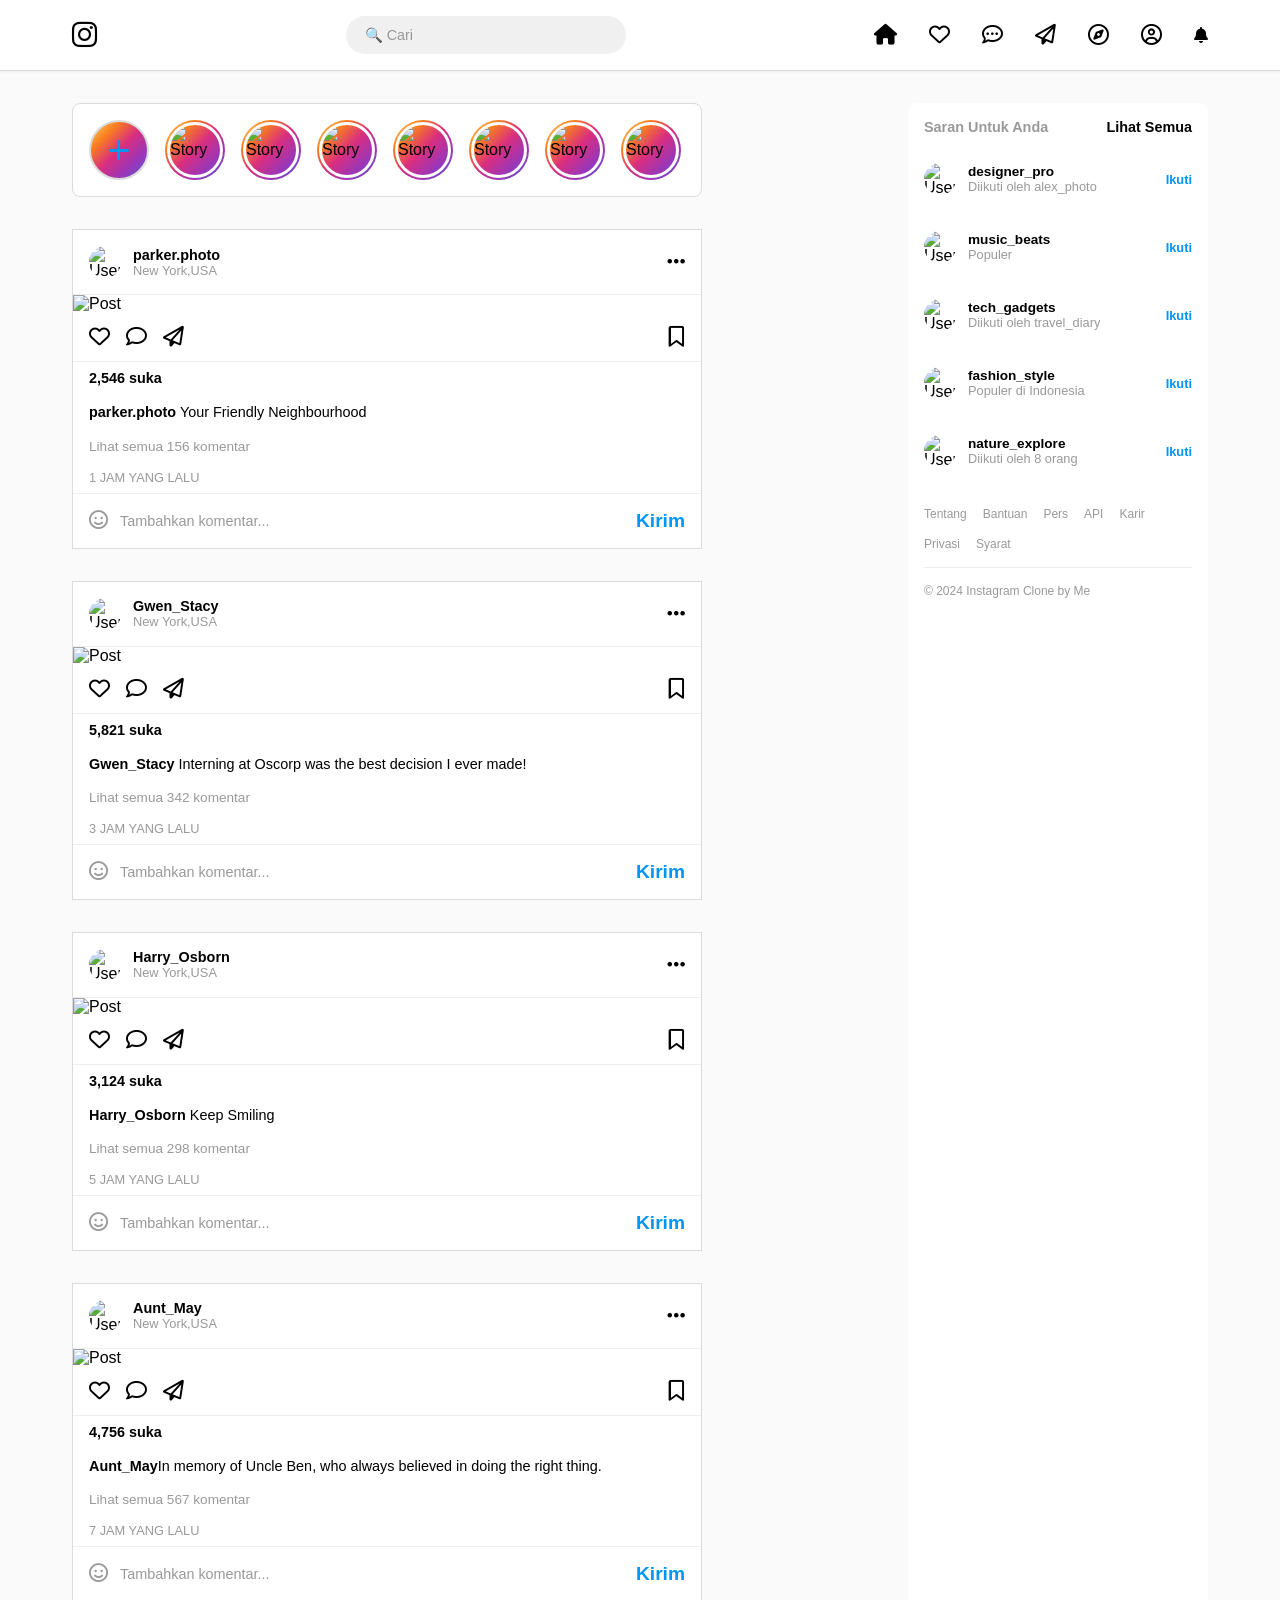
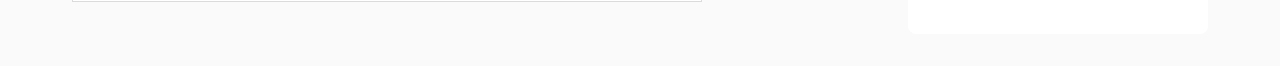
==== index (1).html @ 5785ccc2 "Add files via upload" ====
<!DOCTYPE html>
<html lang="id">
<head>
    <meta charset="UTF-8">
    <meta name="viewport" content="width=device-width, initial-scale=1.0">
    <title>Instagram - Beranda</title>
    <link rel="stylesheet" href="https://cdnjs.cloudflare.com/ajax/libs/font-awesome/6.4.0/css/all.min.css">
    <style>
        * {
            margin: 0;
            padding: 0;
            box-sizing: border-box;
        }

        body {
            background-color: #fafafa;
            font-family: -apple-system, BlinkMacSystemFont, 'Segoe UI', Helvetica, Arial, sans-serif;
            color: #000;
        }

        /* Header/Navbar */
        header {
            background-color: #fff;
            border-bottom: 1px solid #dbdbdb;
            padding: 1rem 0;
            position: sticky;
            top: 0;
            z-index: 100;
            box-shadow: 0 1px 3px rgba(0, 0, 0, 0.05);
        }

        .header-container {
            max-width: 1200px;
            margin: 0 auto;
            display: flex;
            justify-content: space-between;
            align-items: center;
            padding: 0 2rem;
        }

        .logo {
            font-weight: 700;
            font-size: 1.8rem;
            font-style: italic;
            color: #000;
        }

        .search-container {
            flex: 1;
            display: flex;
            justify-content: center;
            margin: 0 2rem;
        }

        .search-box {
            background-color: #f0f0f0;
            border: none;
            border-radius: 20px;
            padding: 0.7rem 1.2rem;
            width: 280px;
            font-size: 0.9rem;
            color: #000;
            transition: background-color 0.2s;
        }

        .search-box::placeholder {
            color: #999;
        }

        .search-box:focus {
            outline: none;
            background-color: #f0f0f0;
            box-shadow: 0 0 0 2px rgba(0, 149, 246, 0.1);
        }

        .nav-icons {
            display: flex;
            gap: 2rem;
            align-items: center;
        }

        .nav-icons a, .nav-icons button {
            background: none;
            border: none;
            font-size: 1.3rem;
            color: #000;
            cursor: pointer;
            transition: color 0.2s;
            text-decoration: none;
        }

        .nav-icons a:hover, .nav-icons button:hover {
            color: #999;
        }

        /* Main Container */
        .container {
            max-width: 1200px;
            margin: 2rem auto;
            display: grid;
            grid-template-columns: 1fr 300px;
            gap: 2rem;
            padding: 0 2rem;
        }

        .feed {
            max-width: 630px;
        }

        /* Stories */
        .stories {
            background-color: #fff;
            border: 1px solid #dbdbdb;
            border-radius: 8px;
            padding: 1rem;
            margin-bottom: 2rem;
            display: flex;
            gap: 1rem;
            overflow-x: auto;
        }

        .story {
            flex: 0 0 60px;
            width: 60px;
            height: 60px;
            border-radius: 50%;
            background: linear-gradient(135deg, #feda75, #fa7e1e, #d92e7f, #9b36b7, #515bd4);
            padding: 2px;
            cursor: pointer;
            display: flex;
            align-items: center;
            justify-content: center;
            position: relative;
        }

        .story img {
            width: 100%;
            height: 100%;
            border-radius: 50%;
            border: 3px solid #fff;
            object-fit: cover;
        }

        .story.add-story {
            background-color: #fff;
            border: 2px solid #dbdbdb;
            padding: 0;
        }

        .story.add-story i {
            font-size: 1.5rem;
            color: #0095f6;
        }

        /* Post */
        .post {
            background-color: #fff;
            border: 1px solid #dbdbdb;
            border-radius: 0;
            margin-bottom: 2rem;
        }

        .post-header {
            display: flex;
            justify-content: space-between;
            align-items: center;
            padding: 1rem;
            border-bottom: 1px solid #efefef;
        }

        .post-author {
            display: flex;
            align-items: center;
            gap: 0.75rem;
            cursor: pointer;
        }

        .post-author img {
            width: 32px;
            height: 32px;
            border-radius: 50%;
            object-fit: cover;
        }

        .post-author-info {
            display: flex;
            flex-direction: column;
        }

        .post-author-name {
            font-weight: 600;
            font-size: 0.9rem;
        }

        .post-author-location {
            font-size: 0.8rem;
            color: #999;
        }

        .post-menu {
            background: none;
            border: none;
            font-size: 1.3rem;
            cursor: pointer;
            color: #000;
            padding: 0;
        }

        .post-image {
            width: 100%;
            height: auto;
            object-fit: cover;
            display: block;
        }

        .post-actions {
            display: flex;
            justify-content: space-between;
            padding: 0.75rem 1rem;
            border-bottom: 1px solid #efefef;
        }

        .action-group {
            display: flex;
            gap: 1rem;
        }

        .action-btn {
            background: none;
            border: none;
            font-size: 1.3rem;
            cursor: pointer;
            color: #000;
            padding: 0;
            transition: color 0.2s;
        }

        .action-btn:hover {
            color: #999;
        }

        .action-btn.liked i {
            color: #ed4956;
            font-weight: bold;
        }

        .action-btn.saved {
            margin-left: auto;
        }

        .post-likes {
            padding: 0.5rem 1rem;
            font-weight: 600;
            font-size: 0.9rem;
        }

        .post-caption {
            padding: 0.5rem 1rem;
            font-size: 0.9rem;
            line-height: 1.4;
        }

        .post-caption strong {
            font-weight: 600;
        }

        .post-comments-link {
            padding: 0.5rem 1rem;
            font-size: 0.85rem;
            color: #999;
            cursor: pointer;
        }

        .post-comments-link:hover {
            color: #000;
        }

        .post-time {
            padding: 0.5rem 1rem;
            font-size: 0.8rem;
            color: #999;
            text-transform: uppercase;
        }

        .post-comment-section {
            display: flex;
            align-items: center;
            padding: 1rem;
            border-top: 1px solid #efefef;
            gap: 0.75rem;
        }

        .post-comment-section button {
            background: none;
            border: none;
            font-size: 1.2rem;
            cursor: pointer;
            color: #999;
            padding: 0;
        }

        .post-comment-section input {
            flex: 1;
            background: none;
            border: none;
            outline: none;
            font-size: 0.9rem;
            color: #000;
        }

        .post-comment-section input::placeholder {
            color: #999;
        }

        .post-comment-section .post-btn {
            color: #0095f6;
            font-weight: 600;
            cursor: pointer;
        }

        /* Right Sidebar */
        .sidebar {
            display: flex;
            flex-direction: column;
            gap: 2rem;
        }

        .user-profile {
            display: flex;
            justify-content: space-between;
            align-items: center;
            padding: 1rem 0;
        }

        .user-profile-info {
            display: flex;
            align-items: center;
            gap: 0.75rem;
        }

        .user-profile-info img {
            width: 40px;
            height: 40px;
            border-radius: 50%;
            object-fit: cover;
        }

        .user-profile-text {
            display: flex;
            flex-direction: column;
        }

        .user-profile-name {
            font-weight: 600;
            font-size: 0.9rem;
        }

        .user-profile-username {
            font-size: 0.8rem;
            color: #999;
        }

        .user-profile-switch {
            color: #0095f6;
            font-weight: 600;
            font-size: 0.9rem;
            cursor: pointer;
            text-decoration: none;
        }

        .suggestions {
            background-color: #fff;
            padding: 1rem;
            border-radius: 8px;
        }

        .suggestions-header {
            display: flex;
            justify-content: space-between;
            align-items: center;
            margin-bottom: 1rem;
            font-weight: 600;
            color: #999;
            font-size: 0.9rem;
        }

        .suggestions-header a {
            color: #000;
            text-decoration: none;
            font-weight: 600;
            font-size: 0.9rem;
        }

        .suggestions-header a:hover {
            color: #999;
        }

        .suggest-item {
            display: flex;
            justify-content: space-between;
            align-items: center;
            padding: 0.75rem 0;
            margin-bottom: 0.75rem;
        }

        .suggest-item-info {
            display: flex;
            align-items: center;
            gap: 0.75rem;
            flex: 1;
        }

        .suggest-item-info img {
            width: 32px;
            height: 32px;
            border-radius: 50%;
            object-fit: cover;
        }

        .suggest-item-details {
            display: flex;
            flex-direction: column;
            min-width: 0;
        }

        .suggest-item-name {
            font-size: 0.85rem;
            font-weight: 600;
        }

        .suggest-item-text {
            font-size: 0.8rem;
            color: #999;
            white-space: nowrap;
            overflow: hidden;
            text-overflow: ellipsis;
        }

        .suggest-btn {
            background: none;
            border: none;
            color: #0095f6;
            font-weight: 600;
            font-size: 0.8rem;
            cursor: pointer;
            padding: 0;
        }

        .suggest-btn:hover {
            color: #0080d8;
        }

        .footer-links {
            display: flex;
            flex-wrap: wrap;
            gap: 1rem;
            font-size: 0.75rem;
            color: #999;
            padding: 1rem 0;
        }

        .footer-links a {
            color: #999;
            text-decoration: none;
        }

        .footer-links a:hover {
            color: #000;
        }

        .copyright {
            font-size: 0.75rem;
            color: #999;
            padding-top: 1rem;
            border-top: 1px solid #efefef;
        }

        /* Responsive */
        @media (max-width: 1024px) {
            .container {
                grid-template-columns: 1fr;
            }

            .sidebar {
                display: none;
            }
        }

        @media (max-width: 768px) {
            .header-container {
                flex-wrap: wrap;
                padding: 0 1rem;
            }

            .search-container {
                order: 3;
                width: 100%;
                margin: 1rem 0 0 0;
                margin-top: 1rem;
            }

            .search-box {
                width: 100%;
            }

            .nav-icons {
                gap: 1rem;
            }

            .container {
                margin: 1rem auto;
                padding: 0 1rem;
            }

            .feed {
                max-width: 100%;
            }

            .post {
                border-left: none;
                border-right: none;
                margin-bottom: 1rem;
            }

            .stories {
                border-radius: 0;
            }
        }

        @media (max-width: 480px) {
            .header-container {
                padding: 0 0.5rem;
            }

            .logo {
                font-size: 1.5rem;
            }

            .search-container {
                display: none;
            }

            .nav-icons {
                gap: 1.5rem;
            }

            .post-author-location {
                display: none;
            }

            .post-caption {
                font-size: 0.85rem;
            }
        }

        /* Scrollbar */
        .stories::-webkit-scrollbar {
            height: 6px;
        }

        .stories::-webkit-scrollbar-track {
            background: #f1f1f1;
        }

        .stories::-webkit-scrollbar-thumb {
            background: #dbdbdb;
            border-radius: 3px;
        }
    </style>
</head>
<body>
    <!-- Header -->
    <header>
        <div class="header-container">
            <div class="logo">
                <i class="fab fa-instagram"></i>
            </div>
            <div class="search-container">
                <input type="text" class="search-box" placeholder="🔍 Cari">
            </div>
            <div class="nav-icons">
                <a href="index (1).html"><i class="fas fa-home"></i></a>
                <a href="#"><i class="far fa-heart"></i></a>
                <a href="#"><i class="far fa-comment-dots"></i></a>
                <a href="#"><i class="far fa-paper-plane"></i></a>
                <a href="#"><i class="far fa-compass"></i></a>
                <a href="profile.html"><i class="far fa-circle-user"></i></a>
                <i class="fas fa-bell"></i>
            </div>
        </div>
    </header>

    <!-- Main Content -->
    <div class="container">
        <!-- Feed -->
        <div class="feed">
            <!-- Stories -->
            <div class="stories">
                <div class="story add-story">
                    <i class="fas fa-plus"></i>
                </div>
                <div class="story">
                    <img src="https://via.placeholder.com/60" alt="Story">
                </div>
                <div class="story">
                    <img src="https://via.placeholder.com/60" alt="Story">
                </div>
                <div class="story">
                    <img src="https://via.placeholder.com/60" alt="Story">
                </div>
                <div class="story">
                    <img src="https://via.placeholder.com/60" alt="Story">
                </div>
                <div class="story">
                    <img src="https://via.placeholder.com/60" alt="Story">
                </div>
                <div class="story">
                    <img src="https://via.placeholder.com/60" alt="Story">
                </div>
                <div class="story">
                    <img src="https://via.placeholder.com/60" alt="Story">
                </div>
            </div>

            <!-- Post 1 -->
            <div class="post">
                <div class="post-header">
                    <div class="post-author">
                        <img src="https://tse1.mm.bing.net/th/id/OIP.pOV8bIwHZDGcwy7-jXgVFQHaEK?pid=Api&P=0&h=180" alt="User">
                        <div class="post-author-info">
                            <div class="post-author-name">parker.photo</div>
                            <div class="post-author-location">New York,USA</div>
                        </div>
                    </div>
                    <button class="post-menu"><i class="fas fa-ellipsis-h"></i></button>
                </div>
                <img src="https://wallpapers.com/images/hd/spiderman-hollywood-movie-7m0ezmag7o8ygozi.jpg" alt="Post" class="post-image">
                <div class="post-actions">
                    <div class="action-group">
                        <button class="action-btn" onclick="toggleLike(this)"><i class="far fa-heart"></i></button>
                        <button class="action-btn"><i class="far fa-comment"></i></button>
                        <button class="action-btn"><i class="far fa-paper-plane"></i></button>
                    </div>
                    <button class="action-btn saved"><i class="far fa-bookmark"></i></button>
                </div>
                <div class="post-likes">
                    <strong id="likes-1">2,546</strong> suka
                </div>
                <div class="post-caption">
                    <strong>parker.photo</strong> Your Friendly Neighbourhood </div>
                <div class="post-comments-link">Lihat semua 156 komentar</div>
                <div class="post-time">1 jam yang lalu</div>
                <div class="post-comment-section">
                    <button><i class="far fa-face-smile"></i></button>
                    <input type="text" placeholder="Tambahkan komentar...">
                    <button class="post-btn">Kirim</button>
                </div>
            </div>

            <!-- Post 2 -->
            <div class="post">
                <div class="post-header">
                    <div class="post-author">
                        <img src="https://i.pinimg.com/originals/76/c3/5b/76c35b6cd68d8c32cce2be61643ecf0b.jpg" alt="User">
                        <div class="post-author-info">
                            <div class="post-author-name">Gwen_Stacy</div>
                            <div class="post-author-location">New York,USA</div>
                        </div>
                    </div>
                    <button class="post-menu"><i class="fas fa-ellipsis-h"></i></button>
                </div>
                <img src="https://static1.cbrimages.com/wordpress/wp-content/uploads/2021/02/GWEN-STACY-APPEARANCES-Emma-Stone-in-The-Amazing-Spider-Man.jpg" alt="Post" class="post-image">
                <div class="post-actions">
                    <div class="action-group">
                        <button class="action-btn" onclick="toggleLike(this)"><i class="far fa-heart"></i></button>
                        <button class="action-btn"><i class="far fa-comment"></i></button>
                        <button class="action-btn"><i class="far fa-paper-plane"></i></button>
                    </div>
                    <button class="action-btn saved"><i class="far fa-bookmark"></i></button>
                </div>
                <div class="post-likes">
                    <strong id="likes-2">5,821</strong> suka
                </div>
                <div class="post-caption">
                    <strong>Gwen_Stacy</strong> Interning at Oscorp was the best decision I ever made!
                </div>
                <div class="post-comments-link">Lihat semua 342 komentar</div>
                <div class="post-time">3 jam yang lalu</div>
                <div class="post-comment-section">
                    <button><i class="far fa-face-smile"></i></button>
                    <input type="text" placeholder="Tambahkan komentar...">
                    <button class="post-btn">Kirim</button>
                </div>
            </div>

            <!-- Post 3 -->
            <div class="post">
                <div class="post-header">
                    <div class="post-author">
                        <img src="https://i.pinimg.com/originals/ed/66/19/ed661947e98e1a83d1daa4e94e762203.jpg" alt="User">
                        <div class="post-author-info">
                            <div class="post-author-name">Harry_Osborn</div>
                            <div class="post-author-location">New York,USA</div>
                        </div>
                    </div>
                    <button class="post-menu"><i class="fas fa-ellipsis-h"></i></button>
                </div>
                <img src="https://static1.srcdn.com/wordpress/wp-content/uploads/2024/02/dane-dehaan-s-harry-osborn-in-the-amazing-spider-man-2.jpg" alt="Post" class="post-image">
                <div class="post-actions">
                    <div class="action-group">
                        <button class="action-btn" onclick="toggleLike(this)"><i class="far fa-heart"></i></button>
                        <button class="action-btn"><i class="far fa-comment"></i></button>
                        <button class="action-btn"><i class="far fa-paper-plane"></i></button>
                    </div>
                    <button class="action-btn saved"><i class="far fa-bookmark"></i></button>
                </div>
                <div class="post-likes">
                    <strong id="likes-3">3,124</strong> suka
                </div>
                <div class="post-caption">
                    <strong>Harry_Osborn</strong> Keep Smiling</div>
                <div class="post-comments-link">Lihat semua 298 komentar</div>
                <div class="post-time">5 jam yang lalu</div>
                <div class="post-comment-section">
                    <button><i class="far fa-face-smile"></i></button>
                    <input type="text" placeholder="Tambahkan komentar...">
                    <button class="post-btn">Kirim</button>
                </div>
            </div>

            <!-- Post 4 -->
            <div class="post">
                <div class="post-header">
                    <div class="post-author">
                        <img src="https://images1.wikia.nocookie.net/__cb20120217064950/amazingspiderman/images/b/bf/May_Parker.png" alt="User">
                        <div class="post-author-info">
                            <div class="post-author-name">Aunt_May</div>
                            <div class="post-author-location">New York,USA</div>
                        </div>
                    </div>
                    <button class="post-menu"><i class="fas fa-ellipsis-h"></i></button>
                </div>
                <img src="https://static1.srcdn.com/wordpress/wp-content/uploads/2017/01/martin-sheen-uncle-ben-aunt-may.jpg" alt="Post" class="post-image">
                <div class="post-actions">
                    <div class="action-group">
                        <button class="action-btn" onclick="toggleLike(this)"><i class="far fa-heart"></i></button>
                        <button class="action-btn"><i class="far fa-comment"></i></button>
                        <button class="action-btn"><i class="far fa-paper-plane"></i></button>
                    </div>
                    <button class="action-btn saved"><i class="far fa-bookmark"></i></button>
                </div>
                <div class="post-likes">
                    <strong id="likes-4">4,756</strong> suka
                </div>
                <div class="post-caption">
                    <strong>Aunt_May</strong>In memory of Uncle Ben, who always believed in doing the right thing.</div>
                <div class="post-comments-link">Lihat semua 567 komentar</div>
                <div class="post-time">7 jam yang lalu</div>
                <div class="post-comment-section">
                    <button><i class="far fa-face-smile"></i></button>
                    <input type="text" placeholder="Tambahkan komentar...">
                    <button class="post-btn">Kirim</button>
                </div>
            </div>
        </div>


            <!-- Suggestions -->
            <div class="suggestions">
                <div class="suggestions-header">
                    <span>Saran Untuk Anda</span>
                    <a href="#">Lihat Semua</a>
                </div>

                <div class="suggest-item">
                    <div class="suggest-item-info">
                        <img src="https://via.placeholder.com/32" alt="User">
                        <div class="suggest-item-details">
                            <div class="suggest-item-name">designer_pro</div>
                            <div class="suggest-item-text">Diikuti oleh alex_photo</div>
                        </div>
                    </div>
                    <button class="suggest-btn" onclick="toggleFollow(this)">Ikuti</button>
                </div>

                <div class="suggest-item">
                    <div class="suggest-item-info">
                        <img src="https://via.placeholder.com/32" alt="User">
                        <div class="suggest-item-details">
                            <div class="suggest-item-name">music_beats</div>
                            <div class="suggest-item-text">Populer</div>
                        </div>
                    </div>
                    <button class="suggest-btn" onclick="toggleFollow(this)">Ikuti</button>
                </div>

                <div class="suggest-item">
                    <div class="suggest-item-info">
                        <img src="https://via.placeholder.com/32" alt="User">
                        <div class="suggest-item-details">
                            <div class="suggest-item-name">tech_gadgets</div>
                            <div class="suggest-item-text">Diikuti oleh travel_diary</div>
                        </div>
                    </div>
                    <button class="suggest-btn" onclick="toggleFollow(this)">Ikuti</button>
                </div>

                <div class="suggest-item">
                    <div class="suggest-item-info">
                        <img src="https://via.placeholder.com/32" alt="User">
                        <div class="suggest-item-details">
                            <div class="suggest-item-name">fashion_style</div>
                            <div class="suggest-item-text">Populer di Indonesia</div>
                        </div>
                    </div>
                    <button class="suggest-btn" onclick="toggleFollow(this)">Ikuti</button>
                </div>

                <div class="suggest-item">
                    <div class="suggest-item-info">
                        <img src="https://via.placeholder.com/32" alt="User">
                        <div class="suggest-item-details">
                            <div class="suggest-item-name">nature_explore</div>
                            <div class="suggest-item-text">Diikuti oleh 8 orang</div>
                        </div>
                    </div>
                    <button class="suggest-btn" onclick="toggleFollow(this)">Ikuti</button>
                </div>

                <div class="footer-links">
                    <a href="#">Tentang</a>
                    <a href="#">Bantuan</a>
                    <a href="#">Pers</a>
                    <a href="#">API</a>
                    <a href="#">Karir</a>
                    <a href="#">Privasi</a>
                    <a href="#">Syarat</a>
                </div>

                <div class="copyright">
                    © 2024 Instagram Clone by Me
                </div>
            </div>
        </div>
    </div>

    <!-- JavaScript -->
    <script>
        // Toggle Like
        function toggleLike(button) {
            const icon = button.querySelector('i');
            const postCard = button.closest('.post');
            const likesElement = postCard.querySelector('.post-likes strong');
            let likes = parseInt(likesElement.textContent.replace(/,/g, ''));

            if (icon.classList.contains('far')) {
                icon.classList.remove('far');
                icon.classList.add('fas');
                button.classList.add('liked');
                likes++;
                likesElement.textContent = likes.toLocaleString('id-ID');
            } else {
                icon.classList.remove('fas');
                icon.classList.add('far');
                button.classList.remove('liked');
                likes--;
                likesElement.textContent = likes.toLocaleString('id-ID');
            }
        }

        // Toggle Follow
        function toggleFollow(button) {
            if (button.textContent === 'Ikuti') {
                button.textContent = 'Mengikuti';
            } else {
                button.textContent = 'Ikuti';
            }
        }
    </script>
</body>
</html>
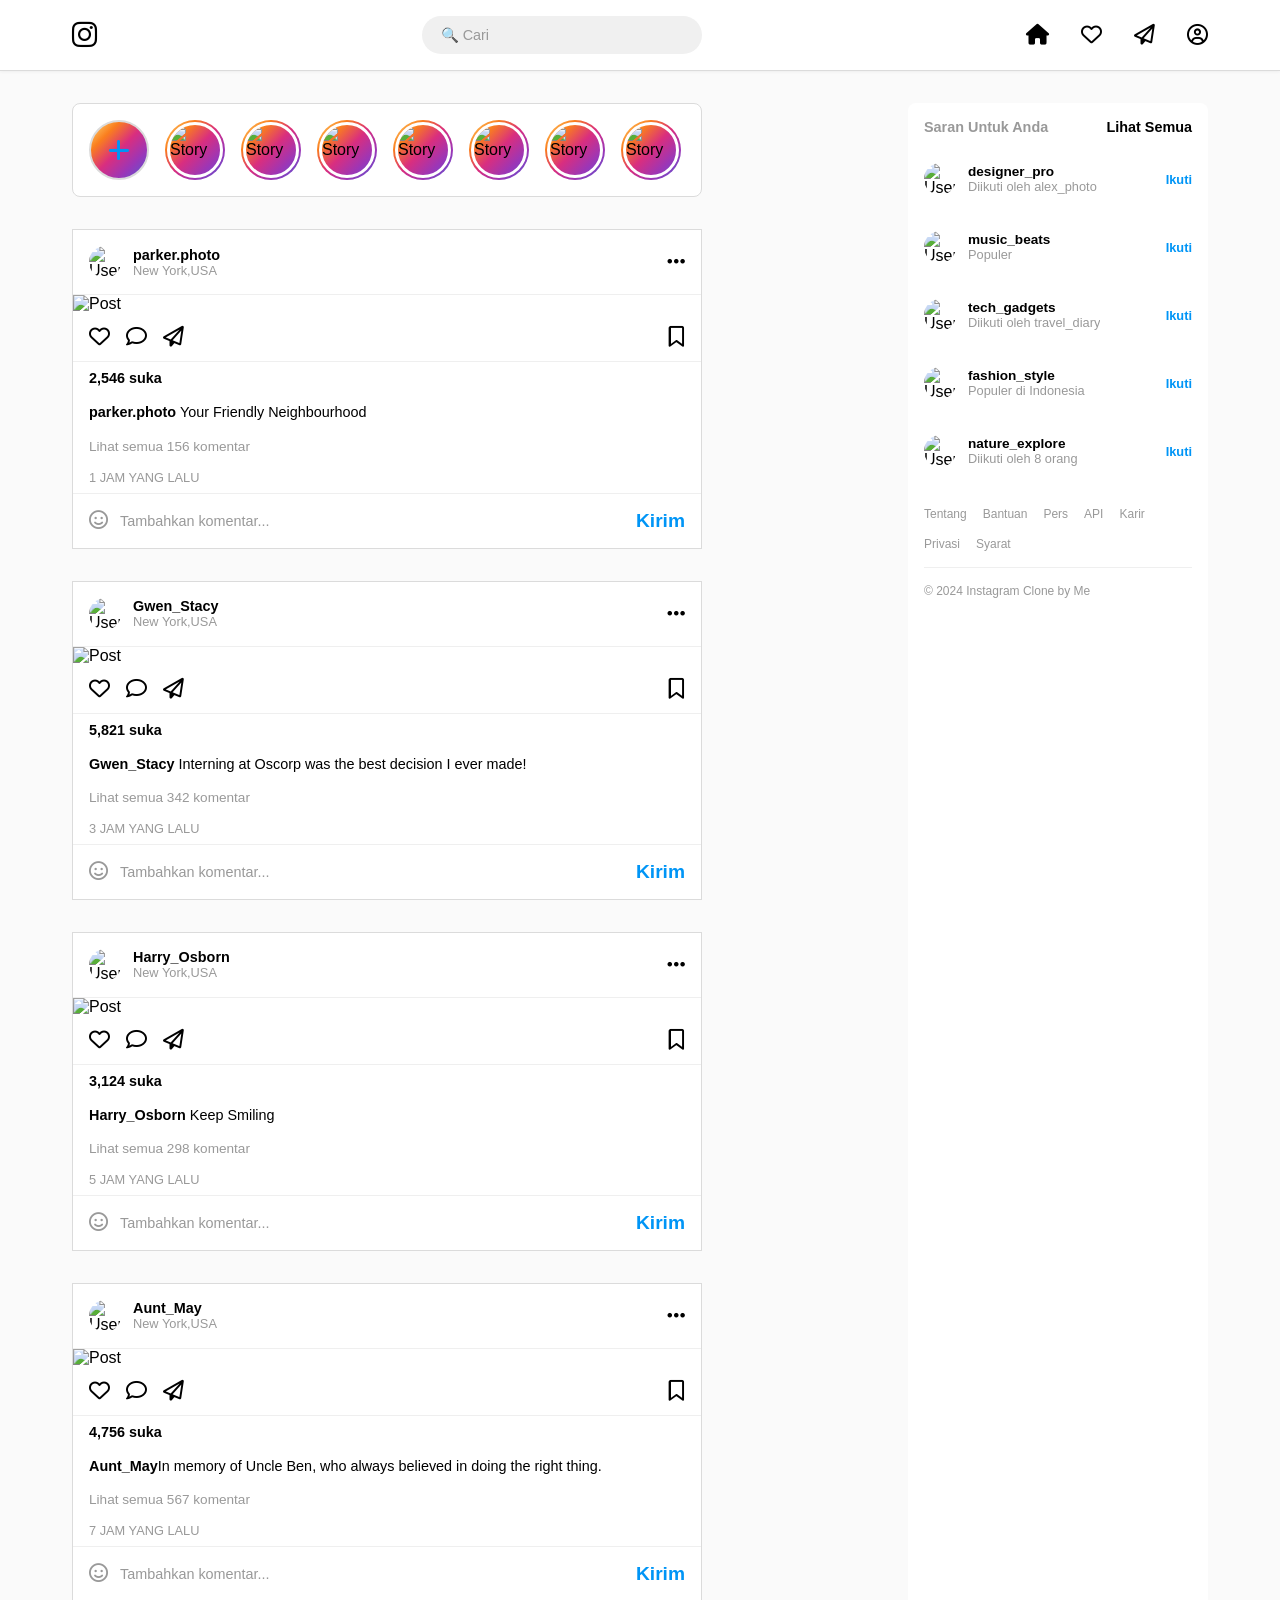
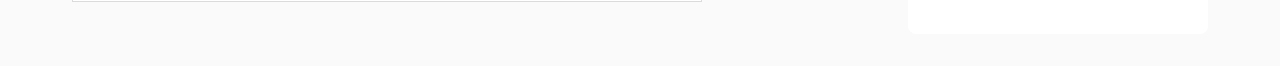
==== commit 615534fe: "Add files via upload" ====
--- a/index (1).html
+++ b/index (1).html
@@ -580,12 +580,9 @@
             </div>
             <div class="nav-icons">
                 <a href="index (1).html"><i class="fas fa-home"></i></a>
-                <a href="#"><i class="far fa-heart"></i></a>
-                <a href="#"><i class="far fa-comment-dots"></i></a>
-                <a href="#"><i class="far fa-paper-plane"></i></a>
-                <a href="#"><i class="far fa-compass"></i></a>
+                <a href="notifkasi.html"><i class="far fa-heart"></i></a>
+                <a href="pesan.html"><i class="far fa-paper-plane"></i></a>
                 <a href="profile.html"><i class="far fa-circle-user"></i></a>
-                <i class="fas fa-bell"></i>
             </div>
         </div>
     </header>
@@ -600,25 +597,25 @@
                     <i class="fas fa-plus"></i>
                 </div>
                 <div class="story">
-                    <img src="https://via.placeholder.com/60" alt="Story">
+                    <img src="https://tse1.mm.bing.net/th/id/OIP.pOV8bIwHZDGcwy7-jXgVFQHaEK?pid=Api&P=0&h=180" alt="Story">
                 </div>
                 <div class="story">
-                    <img src="https://via.placeholder.com/60" alt="Story">
+                    <img src="https://i.pinimg.com/originals/76/c3/5b/76c35b6cd68d8c32cce2be61643ecf0b.jpg" alt="Story">
                 </div>
                 <div class="story">
-                    <img src="https://via.placeholder.com/60" alt="Story">
+                    <img src="https://i.pinimg.com/originals/ed/66/19/ed661947e98e1a83d1daa4e94e762203.jpg" alt="Story">
                 </div>
                 <div class="story">
-                    <img src="https://via.placeholder.com/60" alt="Story">
+                    <img src="https://images1.wikia.nocookie.net/__cb20120217064950/amazingspiderman/images/b/bf/May_Parker.png" alt="Story">
                 </div>
                 <div class="story">
-                    <img src="https://via.placeholder.com/60" alt="Story">
+                    <img src="https://www.wwe.com/f/styles/talent_champion_lg/public/2025/08/John_Cena_Profile.png" alt="Story">
                 </div>
                 <div class="story">
-                    <img src="https://via.placeholder.com/60" alt="Story">
+                    <img src="https://hips.hearstapps.com/hmg-prod/images/actor-daniel-craig-attends-the-german-premiere-of-the-new-news-photo-1763758130.pjpeg?crop=0.765xw:0.309xh;0.233xw,0.0401xh&resize=980:*" alt="Story">
                 </div>
                 <div class="story">
-                    <img src="https://via.placeholder.com/60" alt="Story">
+                    <img src="https://assets.vogue.com/photos/6731346474f550dffdc2b1d5/1:1/w_1410,h_1410,c_limit/GettyImages-596304914.jpg" alt="Story">
                 </div>
             </div>
 
@@ -774,7 +771,7 @@
 
                 <div class="suggest-item">
                     <div class="suggest-item-info">
-                        <img src="https://via.placeholder.com/32" alt="User">
+                        <img src="https://img.magnific.com/premium-vector/logo-designer-illustrator-with-feathered-pen-tool-cursor-icon-symbol-curve-point-art_613482-2128.jpg?semt=ais_hybrid&w=740&q=80" alt="User">
                         <div class="suggest-item-details">
                             <div class="suggest-item-name">designer_pro</div>
                             <div class="suggest-item-text">Diikuti oleh alex_photo</div>
@@ -785,7 +782,7 @@
 
                 <div class="suggest-item">
                     <div class="suggest-item-info">
-                        <img src="https://via.placeholder.com/32" alt="User">
+                        <img src="https://i.pinimg.com/236x/d3/1c/5d/d31c5d32475f9decce1facb88bac9f21.jpg" alt="User">
                         <div class="suggest-item-details">
                             <div class="suggest-item-name">music_beats</div>
                             <div class="suggest-item-text">Populer</div>
@@ -796,7 +793,7 @@
 
                 <div class="suggest-item">
                     <div class="suggest-item-info">
-                        <img src="https://via.placeholder.com/32" alt="User">
+                        <img src="https://img.magnific.com/premium-vector/modern-gradient-gadget-store-logo-tech-brand_8169-752.jpg?semt=ais_hybrid&w=740&q=80" alt="User">
                         <div class="suggest-item-details">
                             <div class="suggest-item-name">tech_gadgets</div>
                             <div class="suggest-item-text">Diikuti oleh travel_diary</div>
@@ -807,7 +804,7 @@
 
                 <div class="suggest-item">
                     <div class="suggest-item-info">
-                        <img src="https://via.placeholder.com/32" alt="User">
+                        <img src="https://static.vecteezy.com/system/resources/previews/045/328/255/non_2x/fashion-logo-design-template-suitable-for-clothing-brands-boutiques-fashion-blogs-apparel-websites-designer-portfolios-retail-shops-and-fashion-related-businesses-vector.jpg" alt="User">
                         <div class="suggest-item-details">
                             <div class="suggest-item-name">fashion_style</div>
                             <div class="suggest-item-text">Populer di Indonesia</div>
@@ -818,7 +815,7 @@
 
                 <div class="suggest-item">
                     <div class="suggest-item-info">
-                        <img src="https://via.placeholder.com/32" alt="User">
+                        <img src="https://cdn.creativefabrica.com/2020/02/10/Travel-Logo-Graphics-1-36.jpg" alt="User">
                         <div class="suggest-item-details">
                             <div class="suggest-item-name">nature_explore</div>
                             <div class="suggest-item-text">Diikuti oleh 8 orang</div>
@@ -878,4 +875,4 @@
         }
     </script>
 </body>
-</html>
+</html>
